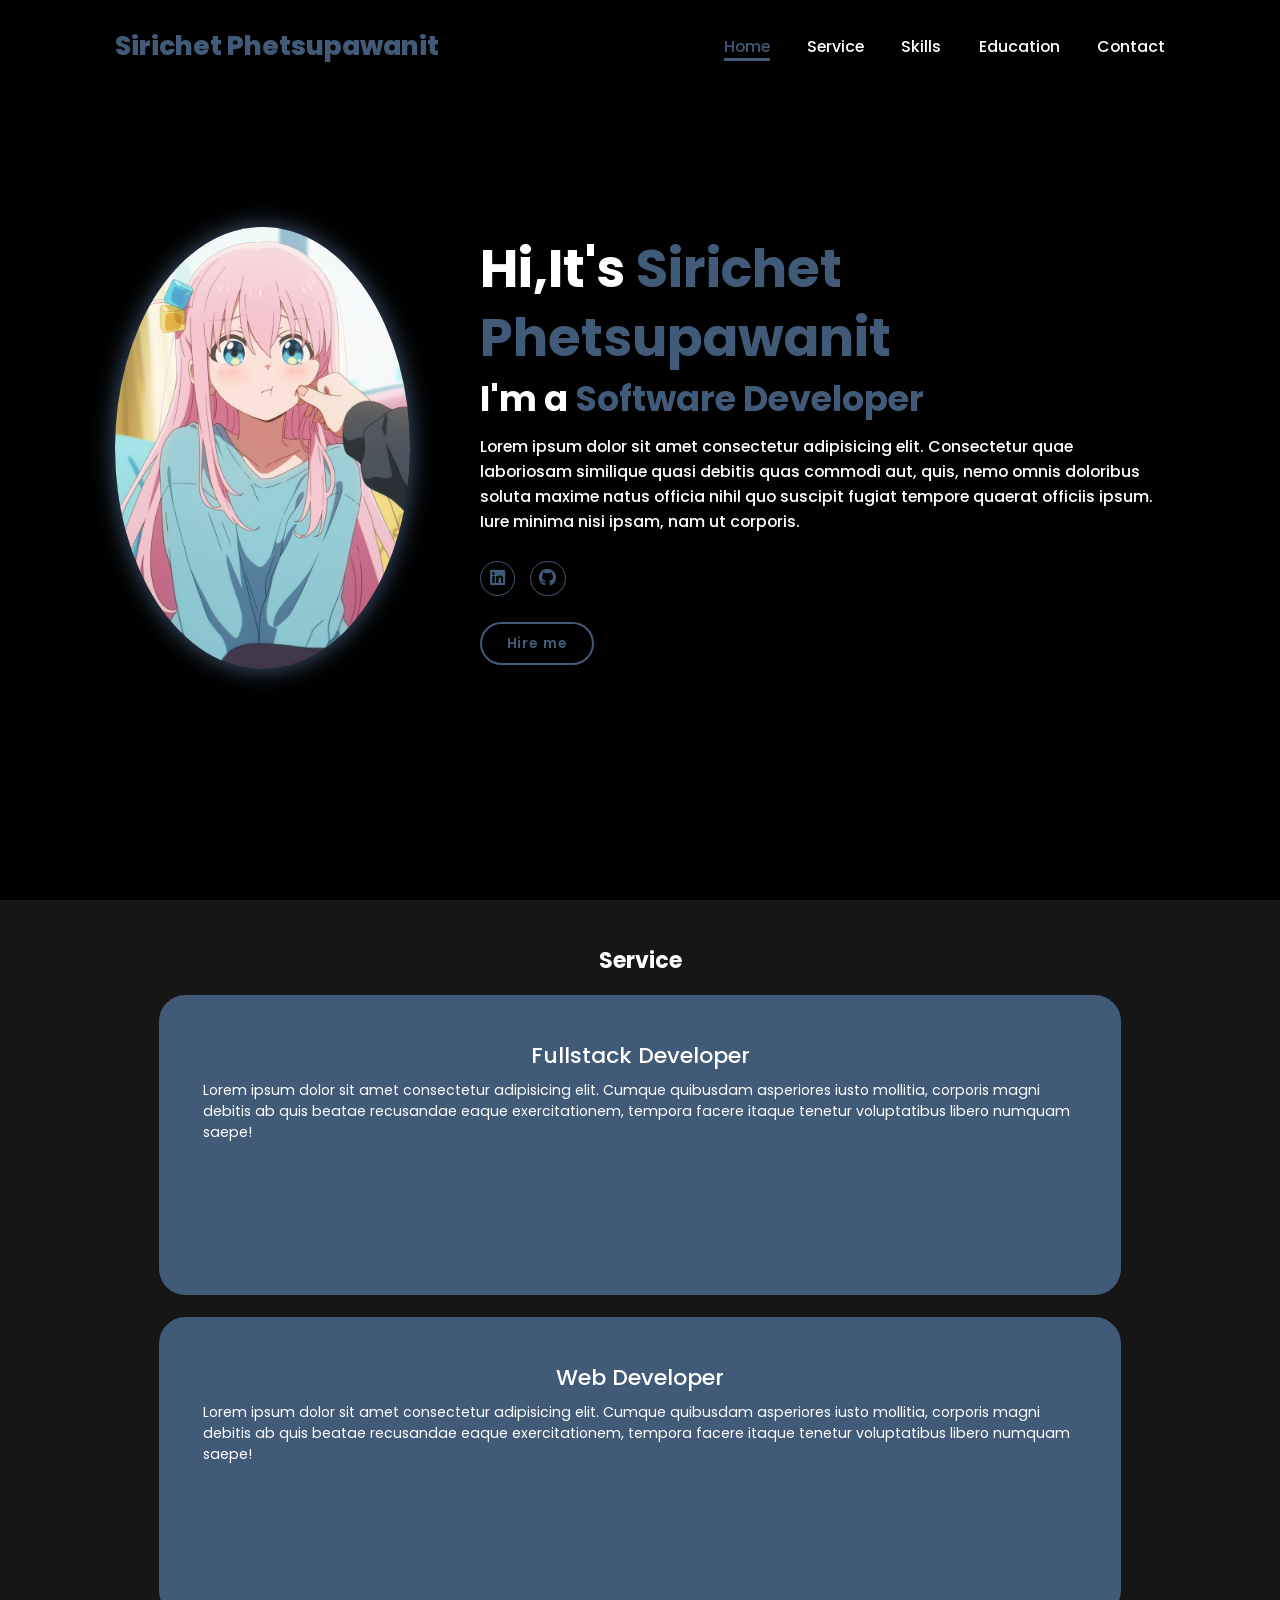
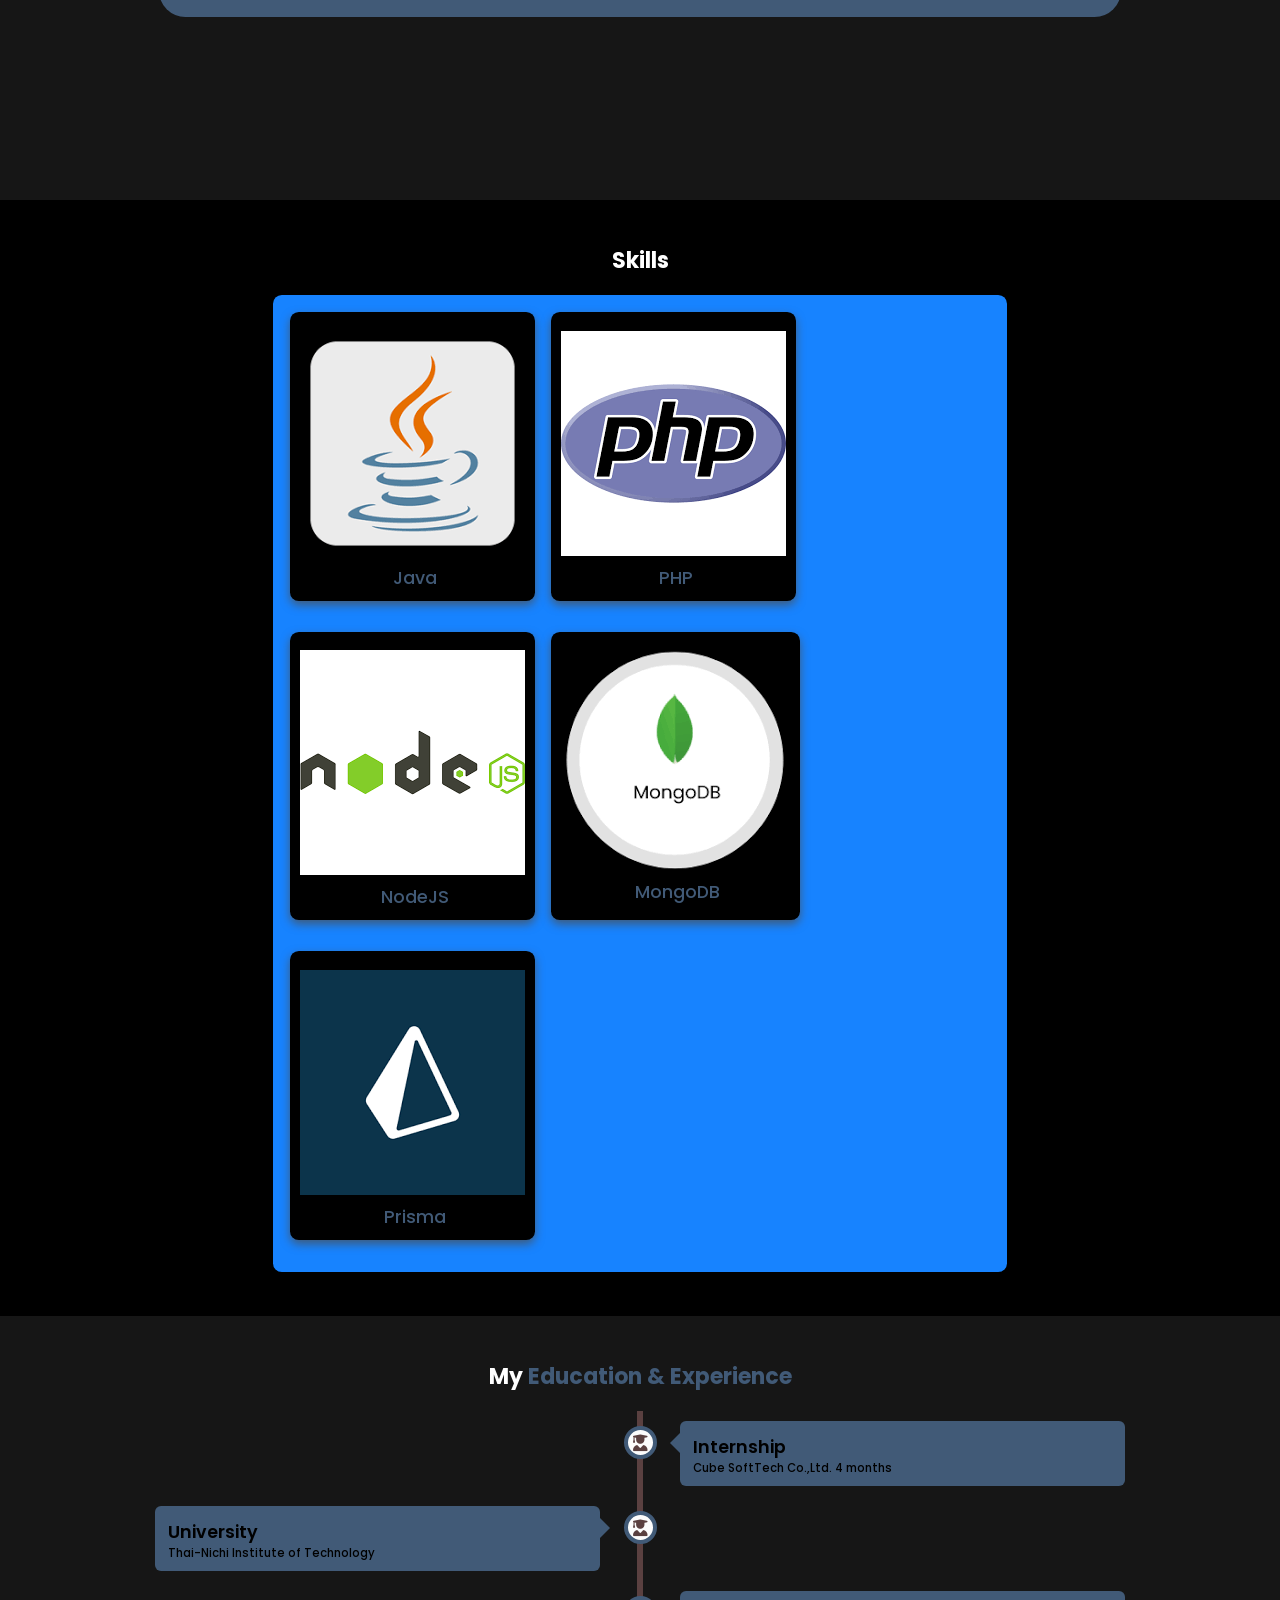
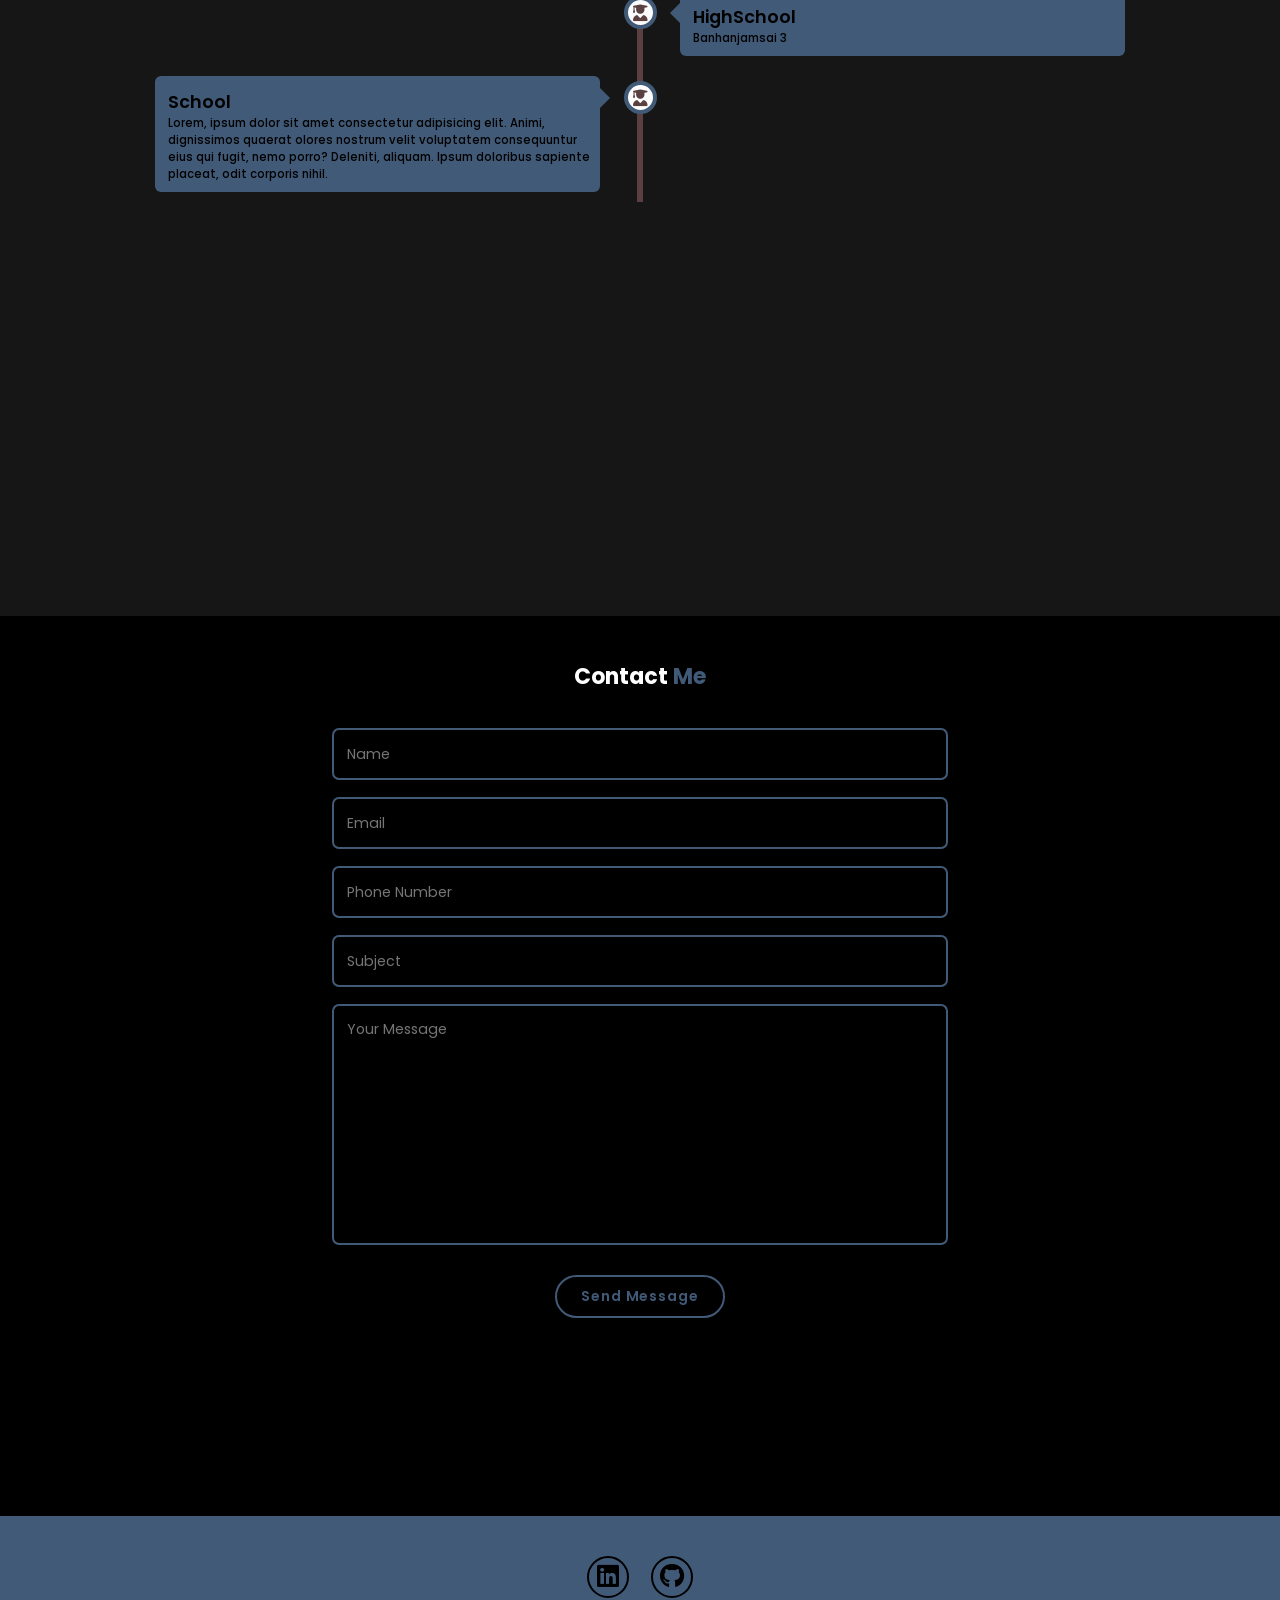
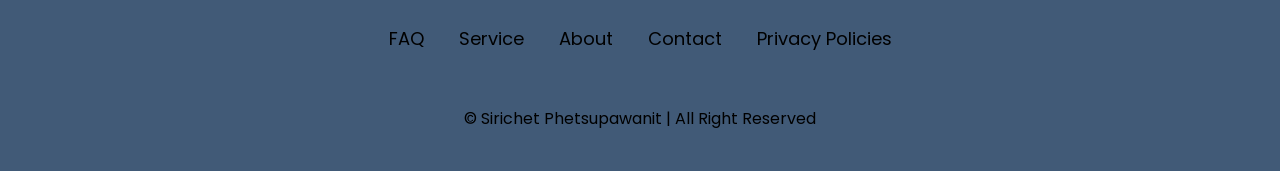
==== index.html @ 48b9dfac "Demo portfolio webpage" ====
<!DOCTYPE html>
<html lang="en">
<head>
    <meta charset="UTF-8">
    <meta name="viewport" content="width=device-width, initial-scale=1.0">
    <title>Responsive Portfolio | Sirichet</title>
    <link rel="stylesheet" href="/assets/css/style.css">
    <!-- Font awesome import-->
    <link rel="stylesheet" href="https://cdnjs.cloudflare.com/ajax/libs/font-awesome/6.7.2/css/all.min.css" 
    integrity="sha512-Evv84Mr4kqVGRNSgIGL/F/aIDqQb7xQ2vcrdIwxfjThSH8CSR7PBEakCr51Ck+w+/U6swU2Im1vVX0SVk9ABhg==" 
    crossorigin="anonymous" referrerpolicy="no-referrer" />
</head>
<body>
    <header class="header">
        <a href="#" class="logo">Sirichet Phetsupawanit</a>

        <i class="fa-solid fa-bars" id="menu-icon"></i>

        <nav class="navbar" id="navbar">
            <a href="#home" class="active">Home</a>
            <a href="#services">Service</a>
            <a href="#skills">Skills</a>
            <a href="#education">Education</a>
            <a href="#contact">Contact</a>
        </nav>
    </header>

    <section class="home" id="home">
        <div class="home-img">
            <img src="/assets/image/boc.jpg" alt="">
        </div>
        <div class="home-content">
            <h1>Hi,It's <span>Sirichet Phetsupawanit</span></h1>
            <h3 class="typing-text">I'm a <span></span></h3>
            <p>Lorem ipsum dolor sit amet consectetur adipisicing elit. Consectetur quae laboriosam similique quasi debitis quas commodi aut, quis, 
                nemo omnis doloribus soluta maxime natus officia nihil quo suscipit fugiat tempore quaerat officiis ipsum. 
                Iure minima nisi ipsam, nam ut corporis.</p>

                <div class="social-icon">
                    <a href="https://www.linkedin.com/in/sirichet-phetsupawanit-3b0b9a309/"><i class="fa-brands fa-linkedin"></i></a>
                    <a href="https://github.com/Sirichet-2300"><i class="fa-brands fa-github"></i></a>
                    <!-- <a href="#"><i class="fa-brands fa-x-twitter"></i></a>
                    <a href="#"><i class="fa-brands fa-instagram"></i></a> -->
                </div>
                
                <a href="#" class="btn">Hire me</a>
        </div>
    </section>
    
    <section class="services" id="services">
        <h2 class="heading">Service</h2>

        <div class="services-container">
            <div class="service-box">
                <div class="service-info">
                    <h4>Fullstack Developer</h4>
                    <p>Lorem ipsum dolor sit amet consectetur adipisicing elit. Cumque quibusdam asperiores iusto mollitia, 
                    corporis magni debitis ab quis beatae recusandae eaque exercitationem, 
                    tempora facere itaque tenetur voluptatibus libero numquam saepe!</p>
                </div>
            </div>
            <div class="service-box">
                <div class="service-info">
                    <h4>Web Developer</h4>
                    <p>Lorem ipsum dolor sit amet consectetur adipisicing elit. Cumque quibusdam asperiores iusto mollitia, 
                    corporis magni debitis ab quis beatae recusandae eaque exercitationem, 
                    tempora facere itaque tenetur voluptatibus libero numquam saepe!</p>
                </div>
            </div>
        </div>
    </section>

    <section class="skills" id="skills">
        <h2 class="heading">Skills</h2>
        <div class="container">
            <div class="row" id="skillsContainer">
                <div class="bar">
                    <div class="info">
                        <img src="/assets/image/java.png" />
                        <span>Java</span>
                    </div>
                </div>
                <div class="bar">
                    <div class="info">
                        <img src="/assets/image/php.png" />
                        <span>PHP</span>
                    </div>
                </div>
                <div class="bar">
                    <div class="info">
                        <img src="/assets/image/nodejs.png" />
                        <span>NodeJS</span>
                    </div>
                </div>
                <div class="bar">
                    <div class="info">
                        <img src="/assets/image/mongodb.png" />
                        <span>MongoDB</span>
                    </div>
                </div>
                <div class="bar">
                    <div class="info">
                        <img src="/assets/image/prisma.png" />
                        <span>Prisma</span>
                    </div>
                </div>
            </div>
        </div>
    </section>

    <section class="education" id="education">
        <h2 class="heading">My <span>Education & Experience</span></h2>
        <div class="timeline">
            <div class="container right">
                <div class="content">
                    <div class="tag">
                        <h2>Internship</h2>
                    </div>
                    <div class="decs">
                        <p>Cube SoftTech Co.,Ltd. 4 months </p>
                    </div>
                </div>
            </div>
            <div class="container left">
                <div class="content">
                    <div class="tag">
                        <h2>University</h2>
                    </div>
                    <div class="decs">
                        <p>Thai-Nichi Institute of Technology</p>
                    </div>
                </div>
            </div>
            <div class="container right">
                <div class="content">
                    <div class="tag">
                        <h2>HighSchool</h2>
                    </div>
                    <div class="decs">
                        <p>Banhanjamsai 3</p>
                    </div>
                </div>
            </div>
            <div class="container left">
                <div class="content">
                    <div class="tag">
                        <h2>School</h2>
                    </div>
                    <div class="decs">
                        <p>Lorem, ipsum dolor sit amet consectetur adipisicing elit. Animi, dignissimos quaerat 
                            olores nostrum velit voluptatem consequuntur eius qui fugit, nemo porro? Deleniti, 
                            aliquam. Ipsum doloribus sapiente placeat, odit corporis nihil.</p>
                    </div>
                </div>
            </div>
        </div>
    </section>

    <section class="contact" id="contact">
        <h2 class="heading">Contact <span>Me</span></h2>
        <form action="">
            <div class="input-box">
                <input type="text" name="name" placeholder="Name" required>
                <input type="email" placeholder="Email" required>
                <input type="Number" placeholder="Phone Number" required>
                <input type="text" placeholder="Subject">
            </div>
            <textarea name="" id="" cols="30" rows="10" placeholder="Your Message"></textarea>
            <input type="submit" value="Send Message" class="btn">
        </form>
    </section>

    <footer class="footer">
        <div class="social">
            <a href="https://www.linkedin.com/in/sirichet-phetsupawanit-3b0b9a309/"><i class="fa-brands fa-linkedin"></i></a>
            <a href="https://github.com/Sirichet-2300"><i class="fa-brands fa-github"></i></a>
            <!-- <a href="#"><i class="fa-brands fa-x-twitter"></i></a>
            <a href="#"><i class="fa-brands fa-instagram"></i></a> -->
        </div>
        <ul class="list">
            <li><a href="#">FAQ</a></li>
            <li><a href="#">Service</a></li>
            <li><a href="#">About</a></li>
            <li><a href="#">Contact</a></li>
            <li><a href="#">Privacy Policies</a></li>
        </ul>
        <p class="copyright">
            © Sirichet Phetsupawanit | All Right Reserved
        </p>
    </footer>
    <!---wow animation-->

    <script src="/assets/js/script.js"></script>
</body>
</html>
---- assets/css/style.css ----
@import url('https://fonts.googleapis.com/css2?family=Poppins:wght@100;200;300;400;500;600;700&display=swap');
*{
    margin: 0;
    padding: 0;
    box-sizing: border-box;
    text-decoration: none;
    border: none;
    outline: none;
    scroll-behavior: smooth;
    font-family: 'Poppins', sans-serif;
}

:root{
    --bg-color:black;
    --second-bg-color:#161616;
    --text-color:#fff;
    --main-color:#415a77;
}
html{
    font-size: 62.5%;
    overflow-x: hidden;
}
body{
    background: var(--bg-color);
    font-family: 'Poppins', sans-serif;
    color: var(--text-color);
}
html::-webkit-scrollbar{
    width: 0.8rem;
}
html::-webkit-scrollbar-track{
    background: var(--bg-color);
}
html::-webkit-scrollbar-thumb{
    background: var(--main-color);
}
.header{
    position: fixed;
    top: 0;
    left: 0;
    width: 100%;
    padding: 3rem 9%;
    background: rgba(0, 0,0, 0.7);
    filter: drop-shadow(10px);
    display: flex;
    justify-content: space-between;
    align-items: center;
    z-index: 100;
}

.heading {
    text-align: center;
    font-size: 2.5rem;
    margin-bottom: 2rem;
  }
  
.logo{
    font-size: 3rem;
    color: var(--main-color);
    font-weight: 800;
    cursor: pointer;
    transition: 0.5s ease;
}
.logo:hover{
    transform: scale(1.1);
}
.navbar a{
    font-size: 1.8rem;
    color: var(--text-color);
    margin-left: 4rem;
    font-weight: 500;
    transition: 0.3s ease;
    border-bottom: 3px solid transparent;
}
.navbar a:hover,
.navbar a.active{
    color: var(--main-color);
    border-bottom: 3px solid var(--main-color);
}
#menu-icon{
    font-size: 3.6rem;
    color: var(--main-color);
    display: none;
}
@media (max-width:995px){
    #menu-icon{
        display: block;
    }
    .navbar{
        position: absolute;
        top: 100%;
        right: 0;
        width: 40%;
        border-left: 3px solid var(--main-color);
        border-bottom: 3px solid var(--main-color);
        border-bottom-left-radius: 2rem;
        padding: 1rem 3%;
        background-color: var(--second-bg-color);
        border-top: 0.1rem solid rgba(0, 0,0, 0.1);
        display: none;
    }
    .navbar.show{
        display: block;
    }
    .navbar a{
        display: block;
        font-size: 2rem;
        margin: 3rem 0;
    }
    .navbar a:hover,
    .navbar a.active{
        padding: 1rem;
        border-radius: 0.5rem;
        border-bottom: 0.5rem solid var(--main-color);
    }
}

section{
    min-height: 100vh;
    padding: 5rem 9% 5rem;
}
.home{
    display: flex;
    justify-content: center;
    align-items: center;
    gap: 8rem;
    background: var(--bg-color);
}
.home .home-content h1{
    font-size: 6rem;
    font-weight: 700;
    line-height: 1.3;
}
span{
    color: var(--main-color);
}
.home-content h3{
    font-size: 4rem;
    margin-bottom: 1rem;
    font-weight: 700;
}
.home-img img{
    position: relative;
    width: 23vw;
    border-radius: 50%;
    box-shadow: 0 0 25px var(--main-color);
    cursor: pointer;
}
.home-img img:hover{
    transform: scale(1.01);
    filter: drop-shadow(0 0 25px var(--main-color));
}
.home-content p{
    font-size: 1.8rem;
    font-weight: 500;
}
.social-icon a{
    display: inline-flex;
    justify-content: center;
    align-items: center;
    width: 4rem;
    height: 4rem;
    background: transparent;
    border: 0.2rem solid var(--main-color);
    font-size: 2rem;
    border-radius: 50%;
    color: var(--main-color);
    margin: 3rem 1.5rem 3rem 0;
    transition: 0.3s ease;
}
.social-icon a:hover{
    color: black;
    transform: scale(1.3)translateY(-5px);
    background: var(--main-color);
    box-shadow: 0 0 25px var(--main-color);
}
.btn{
    display: inline-block;
    padding: 1rem 2.8rem;
    background: var(--bg-color);
    border-radius: 4rem;
    font-size: 1.6rem;
    color: var(--main-color);
    border: 2px solid var(--main-color);
    letter-spacing: 0.1rem;
    font-weight: 600;
    transition: 0.3s ease;
    cursor: pointer;
}
.btn:hover{
    transform: scale(1.03);
    background-color: var(--main-color);
    color: black;
    box-shadow: 0 0 25px var(--main-color);
}
.typing-text{
    font-size: 34px;
    font-weight: 600;
    min-width: 280px;
}
.typing-text span{
    position: relative;
}
.typing-text span::before{
    content: 'Software Developer';
    color: var(--main-color);
    animation: words 20s infinite;
}
.typing-text span::after{
    content: '';
    background: var(--bg-color);
    position: absolute;
    width: calc(100% + 8px);
    height: 100%;
    border-left: 3px solid var(--bg-color);
    right: -8;
    animation: cursor 0.6s infinite, typing 20s steps(14) infinite;
}
@keyframes cursor {
    to{
        border-left: 3px solid var(--main-color);
    }   
}
@keyframes words {
    0%, 20%{
        content:'Web Developer';
    }
    21%, 40%{
        content:'Fullstack Developer';
    }
}
@keyframes typing {
    10%,15%,
    30%,35%,
    50%,55%,
    70%,75%,
    90%,95%{
        width: 0;
    }
    5%,20%,
    25%,40%,
    45%,60%,
    65%,80%,85%{
        width: calc(100%+8px);
    }
}

@media (max-width:100px){
    .home{
        gap: 4rem;
    }
}
@media (max-width:995px) {
    .home{
        flex-direction: column;
        margin: 5rem 4rem;
    }
    .home .home-content h3{
        font-size: 2.5rem;
    }
    .home-content h1{
        font-size: 5rem;
    }
    .home-img img{
        width: 70vw;
        margin-top: 4rem;
    }
}

/* service section */

.services{
    background: var(--second-bg-color);
}
.services-container{
    display: grid;
    grid-template-columns: repeat(3,1fr);
    align-items: center;
    gap: 2.5rem;
}
.service-box{
    background-color: var(--main-color);
    height: 300px;
    border-radius: 3rem;
    cursor: pointer;
    transition: 0.3s ease;
}
.service-box:hover{
    background: transparent;
    color: var(--text-color);
    transform: scale(1.03);
    border: 1px solid var(--main-color);
}
.service-box .service-info{
    display: flex;
    flex-direction: column;
    text-align: left;
    max-height: 200px;
    justify-content: center;
    align-items: center;
    padding: 5em;
}
.service-info h4{
    font-size: 2.5rem;
    font-weight: 500;
    margin-bottom: 1rem;
}
.service-info p{
    font-size: 1.6rem;
    font-weight: 400;
    max-height: 100px;
    margin: auto;
}
@media (max-width:991px) {
    section{
        padding: 10rem 3% 2rem;
    }
    .services{
        padding-bottom: 7rem;
    }
}
@media (max-width:895px) {
    .services h2{
        margin-bottom: 3rem;
    }
    .services-container{
        grid-template-columns: repeat(1,1fr);
    }
}

/* skills section */

.skills{
    background: var(--bg-color);
}
.skills .container{
    background: #1783ff;
    color: var(--text-color);
    border-radius: 1rem;
    padding: 2rem;
    width: 70%;
    margin: auto;
    margin-top: 2rem;
}
.skills .container .row{
    display: flex;
    grid-template-columns: repeat(5,1fr);
    flex-wrap: wrap;
    gap: 1.8rem;
}
.skills .container .bar{
    margin-bottom: 15px;
    padding: 10px;
    border-radius: 1rem;
    background: var(--bg-color);
    box-shadow: 0 4px 10px var(--main-color);
    transition: 0.3s ease;
    cursor: pointer;
}
.skills .container .bar:hover{
    box-shadow: 0 4px 10px var(--main-color);
    transform: scale(1.03);
}
.skills .container .bar .info{
    display: flex;
    flex-direction: column;
    align-items: center;
    gap: 1rem;
    margin-top: 1rem;
}
.skills .container .bar .info span{
    font-size: 2rem;
    font-weight: 500;
    margin-left: 0.5rem;
    font-family: "Poppins";
}
@media screen and (max-width:600px){
    .skills .container{
        margin: 0;
        padding: 0;
    }
    .skills .container .row{
        grid-template-columns: repeat(2,1fr);
        margin: 1rem;
        padding: 2rem 0.2rem 2rem 0.2rem;
        gap: 1rem;
    }
    .skills .container{
        margin-top: 5px;
        width: 100%;
    }
}

/* edication section */

.education{
    background: var(--second-bg-color);
}
.education .timeline{
    position: relative;
    max-width: 1200px;
    margin: 0 auto;
}
.education .timeline::after{
    content: '';
    position: absolute;
    width: 6px;
    background: rgb(90, 64, 64);
    top: 0;
    bottom: 0;
    left: 50%;
    margin-left: -3px;
    z-index: -2px;
}
.education .container{
    padding: 10px 40px;
    position: relative;
    background-color: inherit;
    width: 50%;
}
.education .container::after{
    content: '\f501';
    position: absolute;
    width: 25px;
    height: 25px;
    line-height: 25px;
    right: -17px;
    background-color: rgb(252, 252, 252);
    border: 4px solid var(--main-color);
    top: 15px;
    border-radius: 50%;
    z-index: 100;
    font-size: 1.89rem;
    text-align: center;
    font-weight: 600;
    font-family: "Font Awesome\ 5 Free";
    color: rgb(90, 64, 64);
}
.education .left{
    left: 0;
}
.education .right{
    left: 50%;
}
.education .left::before{
    content: '';
    height: 0;
    position: absolute;
    top: 22px;
    width: 0;
    z-index: 1;
    right: 30px;
    border: medium solid var(--main-color);
    border-width: 10px 0 10px 10px;
    border-color: transparent transparent transparent var(--main-color);
}
.education .right::before{
    content: '';
    height: 0;
    position: absolute;
    top: 22px;
    width: 0;
    z-index: 1;
    left: 30px;
    border: medium solid var(--main-color);
    border-width: 10px 10px 10px 0;
    border-color: transparent var(--main-color) transparent transparent;
}
.education .right::after{
    left: -16px;
}
.education .content{
    background: var(--main-color);
    position: relative;
    border-radius: 6px;
}
.education .content .tag{
    font-size: 1.5rem;
    padding-top: 1.5rem;
    padding-left: 1.5rem;
}
.education .content .decs{
    margin-left: 1.5rem;
    padding-bottom: 1rem;
}
.education .content .tag h2{
    font-size: 2rem;
    font-weight: 600;
    color: black;
}
.education .content .decs p{
    font-size: 1.3rem;
    font-weight: 500;
    color: black;
}

@media screen and (max-width:600px){
    .education .timeline{
        margin-top: 2rem;
    }
    .education .timeline::after{
        left: 31px;
    }
    .education .container{
        width: 100%;
        padding-left: 8rem;
        padding-right: 2rem;
    }
    .education .container::after{
        font-size: 2.2rem;
    }
    .education .container::before{
        left: 61px;
        border: medium solid var(--main-color);
        border-width: 10px 10px 10px 0;
        border-color: transparent var(--main-color) transparent transparent;
    }
    .education .left::after{
        left: 15px;
    }
    .education .right::after{
        left: 15px;
    }
    .education .right{
        left: 0%;
    }
}

/* Contact section */
.contact h2{
    margin-bottom: 3rem;
    color: white;
}
.contact form{
    max-width: 70rem;
    margin: 1rem auto;
    margin-bottom: 3rem;
    text-align: center;
}
.contact form .input-box{
    display: flex;
    justify-content: center;
    flex-wrap: wrap;
}
.contact form .input-box input,
.contact form textarea{
    width: 100%;
    padding: 1.5rem;
    font-size: 1.6rem;
    color: var(--text-color);
    background: var(--bg-color);
    border-radius: 0.8rem;
    border: 2px solid var(--main-color);
    margin: 1rem 0;
    resize: none;
}
.contact form .btn{
    margin-top: 2rem;
}

/* Footer */

.footer{
    position: relative;
    bottom: 0;
    width: 100%;
    padding: 40px 0;
    background-color: var(--main-color);
}
.footer .social{
    text-align: center;
    padding-bottom: 25px;
    color: black;
}
.footer .social a {
    font-size: 25px;
    color: black;
    border: 2px solid black;
    width: 42px;
    height: 42px;
    display: inline-block;
    text-align: center;
    border-radius: 50%;
    margin: 0 10px;
    transition: 0.3s ease;
}
.footer .social a:hover{
    transform: scale(1.2)translateY(-5px);
    background: black;
    color: var(--main-color);
}
.footer ul{
    margin-top: 0;
    padding: 0;
    font-size: 18px;
    line-height: 1.8;
    margin-bottom: 0;
    text-align: center;
}
.footer ul li a{
    color: black;
    border-bottom: 3px solid transparent;
    transition: 0.3s ease;
}
.footer ul li a:hover{
    border-bottom: 3px solid black;
}
.footer ul li {
    display: inline-block;
    padding: 0 15px;
}
footer .copyright{
    margin-top: 50px;
    text-align: center;
    font-size: 16px;
    color: black;
}
@media (max-width:1285px) {
    html{
        font-size: 55%;
    }
    .services-container{
        padding-bottom: 7rem;
        grid-template-columns: repeat(1,1fr);
        margin: 0 5rem;
    }
}
@media (max-width:991px){
    .header{
        padding: 2rem 3%;
    }
    section{
        padding: 10rem 3% 2rem;
    }
    .services{
        padding-bottom: 7rem;
    }
    .footer{
        padding: 2rem 3%;
    }
}
@media (max-width:895px){
    .services h2{
        margin-bottom: 3rem;
    }
    .services-container{
        grid-template-columns: repeat(1,1fr);
    }
}
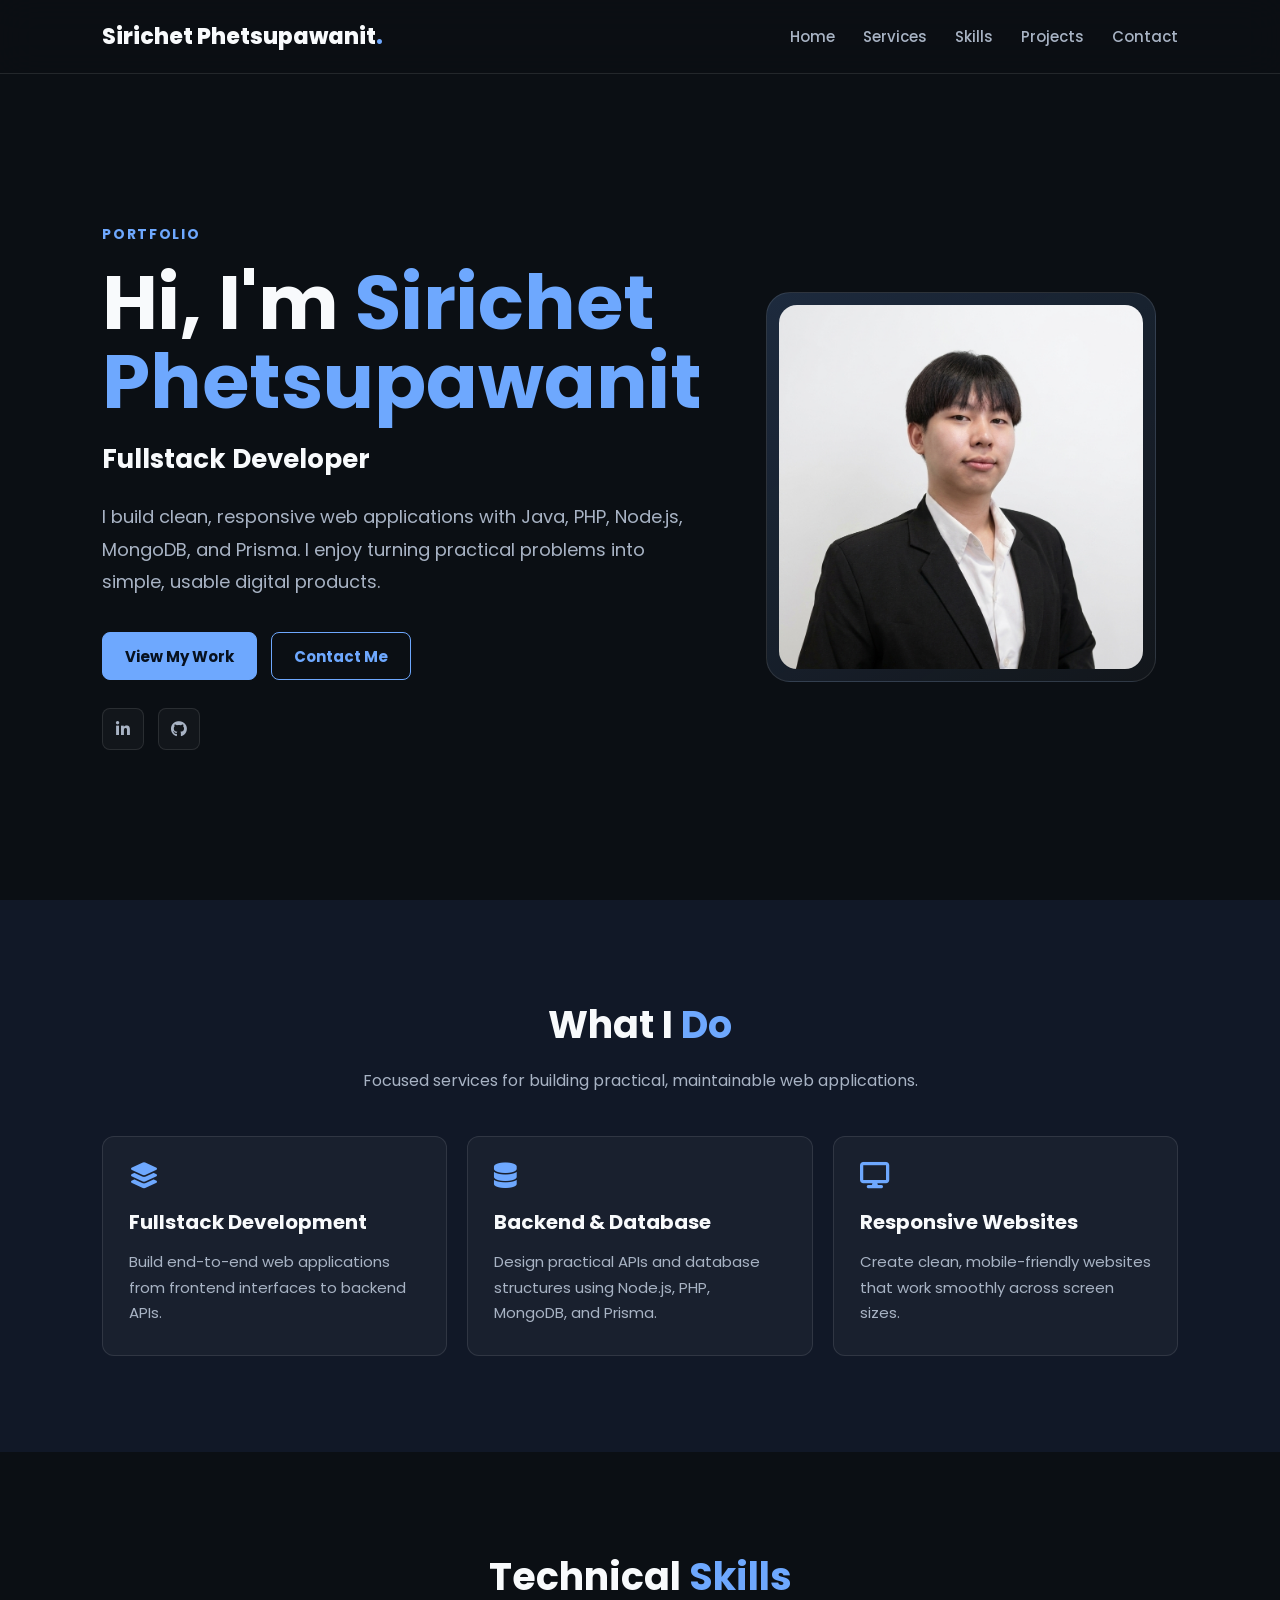
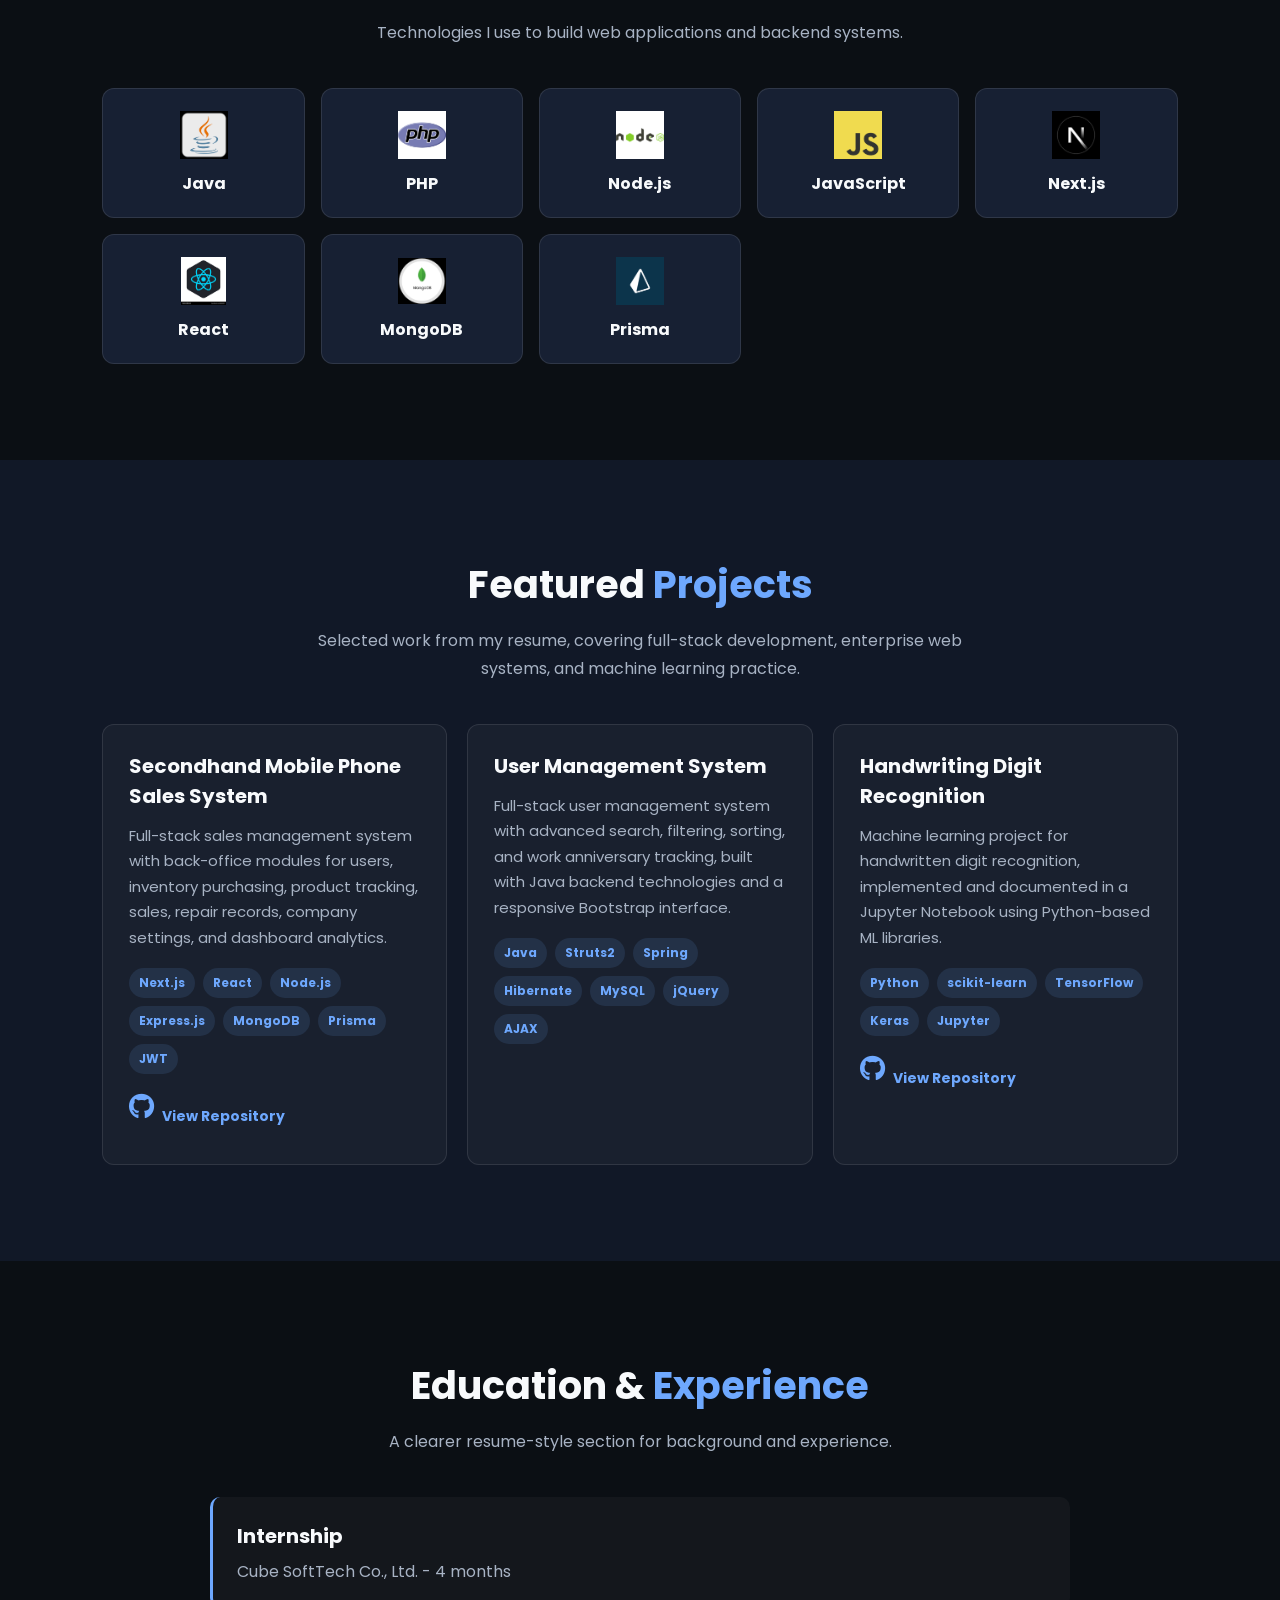
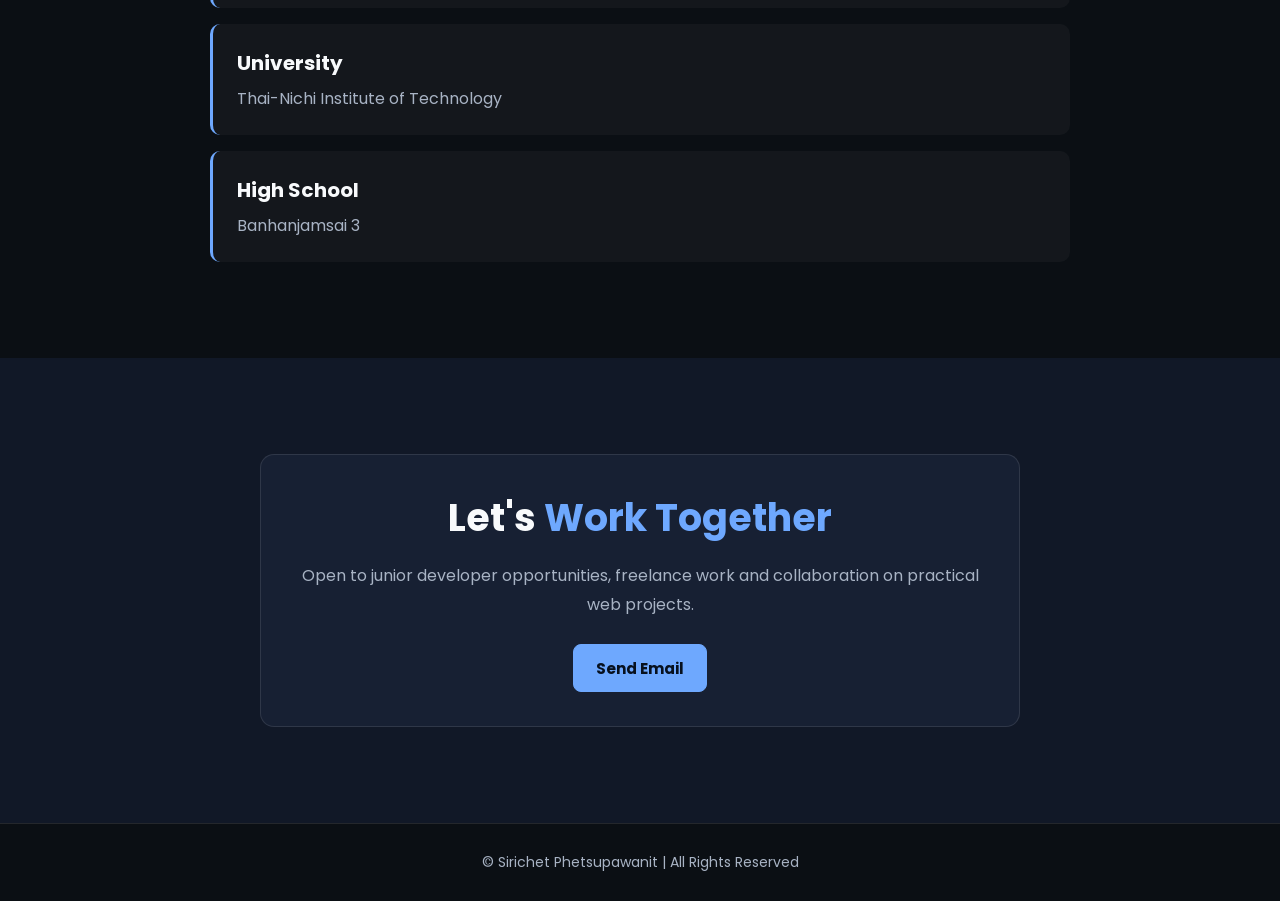
==== commit 7b22de43: "update profile" ====
--- a/index.html
+++ b/index.html
@@ -3,193 +3,168 @@
 <head>
     <meta charset="UTF-8">
     <meta name="viewport" content="width=device-width, initial-scale=1.0">
-    <title>Responsive Portfolio | Sirichet</title>
-    <link rel="stylesheet" href="/assets/css/style.css">
-    <!-- Font awesome import-->
-    <link rel="stylesheet" href="https://cdnjs.cloudflare.com/ajax/libs/font-awesome/6.7.2/css/all.min.css" 
-    integrity="sha512-Evv84Mr4kqVGRNSgIGL/F/aIDqQb7xQ2vcrdIwxfjThSH8CSR7PBEakCr51Ck+w+/U6swU2Im1vVX0SVk9ABhg==" 
-    crossorigin="anonymous" referrerpolicy="no-referrer" />
+    <title>Portfolio | Sirichet Phetsupawanit</title>
+    <link rel="stylesheet" href="https://cdnjs.cloudflare.com/ajax/libs/font-awesome/6.7.2/css/all.min.css">
+    <link rel="stylesheet" href="assets/css/style.css">
 </head>
 <body>
     <header class="header">
-        <a href="#" class="logo">Sirichet Phetsupawanit</a>
-
-        <i class="fa-solid fa-bars" id="menu-icon"></i>
-
-        <nav class="navbar" id="navbar">
-            <a href="#home" class="active">Home</a>
-            <a href="#services">Service</a>
+        <a href="#home" class="logo">Sirichet Phetsupawanit<span>.</span></a>
+        <nav class="navbar">
+            <a href="#home">Home</a>
+            <a href="#services">Services</a>
             <a href="#skills">Skills</a>
-            <a href="#education">Education</a>
+            <a href="#projects">Projects</a>
             <a href="#contact">Contact</a>
         </nav>
     </header>
 
-    <section class="home" id="home">
-        <div class="home-img">
-            <img src="/assets/image/boc.jpg" alt="">
-        </div>
-        <div class="home-content">
-            <h1>Hi,It's <span>Sirichet Phetsupawanit</span></h1>
-            <h3 class="typing-text">I'm a <span></span></h3>
-            <p>Lorem ipsum dolor sit amet consectetur adipisicing elit. Consectetur quae laboriosam similique quasi debitis quas commodi aut, quis, 
-                nemo omnis doloribus soluta maxime natus officia nihil quo suscipit fugiat tempore quaerat officiis ipsum. 
-                Iure minima nisi ipsam, nam ut corporis.</p>
-
-                <div class="social-icon">
-                    <a href="https://www.linkedin.com/in/sirichet-phetsupawanit-3b0b9a309/"><i class="fa-brands fa-linkedin"></i></a>
-                    <a href="https://github.com/Sirichet-2300"><i class="fa-brands fa-github"></i></a>
-                    <!-- <a href="#"><i class="fa-brands fa-x-twitter"></i></a>
-                    <a href="#"><i class="fa-brands fa-instagram"></i></a> -->
+    <main>
+        <section class="hero" id="home">
+            <div>
+                <p class="eyebrow">Portfolio</p>
+                <h1>Hi, I'm <span>Sirichet Phetsupawanit</span></h1>
+                <p class="role">Fullstack Developer</p>
+                <p class="hero-copy">
+                    I build clean, responsive web applications with Java, PHP, Node.js,
+                    MongoDB, and Prisma. I enjoy turning practical problems into simple,
+                    usable digital products.
+                </p>
+                <div class="actions">
+                    <a href="#projects" class="btn">View My Work</a>
+                    <a href="#contact" class="btn secondary">Contact Me</a>
                 </div>
-                
-                <a href="#" class="btn">Hire me</a>
-        </div>
-    </section>
-    
-    <section class="services" id="services">
-        <h2 class="heading">Service</h2>
-
-        <div class="services-container">
-            <div class="service-box">
-                <div class="service-info">
-                    <h4>Fullstack Developer</h4>
-                    <p>Lorem ipsum dolor sit amet consectetur adipisicing elit. Cumque quibusdam asperiores iusto mollitia, 
-                    corporis magni debitis ab quis beatae recusandae eaque exercitationem, 
-                    tempora facere itaque tenetur voluptatibus libero numquam saepe!</p>
+                <div class="social">
+                    <a href="https://www.linkedin.com/in/sirichet-phetsupawanit-3b0b9a309/" aria-label="LinkedIn">
+                        <i class="fa-brands fa-linkedin-in"></i>
+                    </a>
+                    <a href="https://github.com/Sirichet-2300" aria-label="GitHub">
+                        <i class="fa-brands fa-github"></i>
+                    </a>
                 </div>
             </div>
-            <div class="service-box">
-                <div class="service-info">
-                    <h4>Web Developer</h4>
-                    <p>Lorem ipsum dolor sit amet consectetur adipisicing elit. Cumque quibusdam asperiores iusto mollitia, 
-                    corporis magni debitis ab quis beatae recusandae eaque exercitationem, 
-                    tempora facere itaque tenetur voluptatibus libero numquam saepe!</p>
+            <div class="portrait-wrap">
+                <img src="assets/image/profile.jpg" alt="Sirichet Phetsupawanit">
+            </div>
+        </section>
+
+        <section class="section-alt" id="services">
+            <h2 class="heading">What I <span>Do</span></h2>
+            <p class="section-intro">Focused services for building practical, maintainable web applications.</p>
+            <div class="grid">
+                <article class="card">
+                    <i class="fa-solid fa-layer-group"></i>
+                    <h3>Fullstack Development</h3>
+                    <p>Build end-to-end web applications from frontend interfaces to backend APIs.</p>
+                </article>
+                <article class="card">
+                    <i class="fa-solid fa-database"></i>
+                    <h3>Backend & Database</h3>
+                    <p>Design practical APIs and database structures using Node.js, PHP, MongoDB, and Prisma.</p>
+                </article>
+                <article class="card">
+                    <i class="fa-solid fa-display"></i>
+                    <h3>Responsive Websites</h3>
+                    <p>Create clean, mobile-friendly websites that work smoothly across screen sizes.</p>
+                </article>
+            </div>
+        </section>
+
+        <section id="skills">
+            <h2 class="heading">Technical <span>Skills</span></h2>
+            <p class="section-intro">Technologies I use to build web applications and backend systems.</p>
+            <div class="skills-grid">
+                <div class="skill"><img src="assets/image/java.png" alt="Java">Java</div>
+                <div class="skill"><img src="assets/image/php.png" alt="PHP">PHP</div>
+                <div class="skill"><img src="assets/image/nodejs.png" alt="Node.js">Node.js</div>
+                <div class="skill"><img src="assets/image/js.png" alt="JavaScript">JavaScript</div>
+                <div class="skill"><img src="assets/image/nextjs.jpg" alt="Next.js">Next.js</div>
+                <div class="skill"><img src="assets/image/react.png" alt="React">React</div>
+                <div class="skill"><img src="assets/image/mongodb.png" alt="MongoDB">MongoDB</div>
+                <div class="skill"><img src="assets/image/prisma.png" alt="Prisma">Prisma</div>
+                
+            </div>
+        </section>
+
+        <section class="section-alt" id="projects">
+            <h2 class="heading">Featured <span>Projects</span></h2>
+            <p class="section-intro">Selected work from my resume, covering full-stack development, enterprise web systems, and machine learning practice.</p>
+            <div class="grid">
+                <article class="card">
+                    <h3>Secondhand Mobile Phone Sales System</h3>
+                    <p>
+                        Full-stack sales management system with back-office modules for users,
+                        inventory purchasing, product tracking, sales, repair records, company
+                        settings, and dashboard analytics.
+                    </p>
+                    <div class="project-tags">
+                        <span>Next.js</span><span>React</span><span>Node.js</span><span>Express.js</span><span>MongoDB</span><span>Prisma</span><span>JWT</span>
+                    </div>
+                    <a class="project-link" href="https://github.com/Sirichet-2300/Secondhand-mobile-phone-sales-system">
+                        <i class="fa-brands fa-github"></i>   
+                        View Repository
+                    </a>
+                </article>
+                <article class="card">
+                    <h3>User Management System</h3>
+                    <p>
+                        Full-stack user management system with advanced search, filtering,
+                        sorting, and work anniversary tracking, built with Java backend
+                        technologies and a responsive Bootstrap interface.
+                    </p>
+                    <div class="project-tags">
+                        <span>Java</span><span>Struts2</span><span>Spring</span><span>Hibernate</span><span>MySQL</span><span>jQuery</span><span>AJAX</span>
+                    </div>
+                </article>
+                <article class="card">
+                    <h3>Handwriting Digit Recognition</h3>
+                    <p>
+                        Machine learning project for handwritten digit recognition, implemented
+                        and documented in a Jupyter Notebook using Python-based ML libraries.
+                    </p>
+                    <div class="project-tags">
+                        <span>Python</span><span>scikit-learn</span><span>TensorFlow</span><span>Keras</span><span>Jupyter</span>
+                    </div>
+                    <a class="project-link" href="https://github.com/Sirichet-2300/ML-learning">
+                        <i class="fa-brands fa-github"></i>
+                        View Repository
+                    </a>
+                </article>
+            </div>
+        </section>
+
+        <section id="experience">
+            <h2 class="heading">Education & <span>Experience</span></h2>
+            <p class="section-intro">A clearer resume-style section for background and experience.</p>
+            <div class="timeline">
+                <div class="timeline-item">
+                    <h3>Internship</h3>
+                    <p>Cube SoftTech Co., Ltd. - 4 months</p>
+                </div>
+                <div class="timeline-item">
+                    <h3>University</h3>
+                    <p>Thai-Nichi Institute of Technology</p>
+                </div>
+                <div class="timeline-item">
+                    <h3>High School</h3>
+                    <p>Banhanjamsai 3</p>
                 </div>
             </div>
-        </div>
-    </section>
+        </section>
 
-    <section class="skills" id="skills">
-        <h2 class="heading">Skills</h2>
-        <div class="container">
-            <div class="row" id="skillsContainer">
-                <div class="bar">
-                    <div class="info">
-                        <img src="/assets/image/java.png" />
-                        <span>Java</span>
-                    </div>
-                </div>
-                <div class="bar">
-                    <div class="info">
-                        <img src="/assets/image/php.png" />
-                        <span>PHP</span>
-                    </div>
-                </div>
-                <div class="bar">
-                    <div class="info">
-                        <img src="/assets/image/nodejs.png" />
-                        <span>NodeJS</span>
-                    </div>
-                </div>
-                <div class="bar">
-                    <div class="info">
-                        <img src="/assets/image/mongodb.png" />
-                        <span>MongoDB</span>
-                    </div>
-                </div>
-                <div class="bar">
-                    <div class="info">
-                        <img src="/assets/image/prisma.png" />
-                        <span>Prisma</span>
-                    </div>
-                </div>
+        <section class="section-alt" id="contact">
+            <div class="contact-box">
+                <h2 class="heading">Let's <span>Work Together</span></h2>
+                <p>
+                    Open to junior developer opportunities, freelance work and collaboration on practical web projects.
+                </p>
+                <a href="mailto:sirichet.ph@gmail.com" class="btn">Send Email</a>
             </div>
-        </div>
-    </section>
-
-    <section class="education" id="education">
-        <h2 class="heading">My <span>Education & Experience</span></h2>
-        <div class="timeline">
-            <div class="container right">
-                <div class="content">
-                    <div class="tag">
-                        <h2>Internship</h2>
-                    </div>
-                    <div class="decs">
-                        <p>Cube SoftTech Co.,Ltd. 4 months </p>
-                    </div>
-                </div>
-            </div>
-            <div class="container left">
-                <div class="content">
-                    <div class="tag">
-                        <h2>University</h2>
-                    </div>
-                    <div class="decs">
-                        <p>Thai-Nichi Institute of Technology</p>
-                    </div>
-                </div>
-            </div>
-            <div class="container right">
-                <div class="content">
-                    <div class="tag">
-                        <h2>HighSchool</h2>
-                    </div>
-                    <div class="decs">
-                        <p>Banhanjamsai 3</p>
-                    </div>
-                </div>
-            </div>
-            <div class="container left">
-                <div class="content">
-                    <div class="tag">
-                        <h2>School</h2>
-                    </div>
-                    <div class="decs">
-                        <p>Lorem, ipsum dolor sit amet consectetur adipisicing elit. Animi, dignissimos quaerat 
-                            olores nostrum velit voluptatem consequuntur eius qui fugit, nemo porro? Deleniti, 
-                            aliquam. Ipsum doloribus sapiente placeat, odit corporis nihil.</p>
-                    </div>
-                </div>
-            </div>
-        </div>
-    </section>
-
-    <section class="contact" id="contact">
-        <h2 class="heading">Contact <span>Me</span></h2>
-        <form action="">
-            <div class="input-box">
-                <input type="text" name="name" placeholder="Name" required>
-                <input type="email" placeholder="Email" required>
-                <input type="Number" placeholder="Phone Number" required>
-                <input type="text" placeholder="Subject">
-            </div>
-            <textarea name="" id="" cols="30" rows="10" placeholder="Your Message"></textarea>
-            <input type="submit" value="Send Message" class="btn">
-        </form>
-    </section>
+        </section>
+    </main>
 
     <footer class="footer">
-        <div class="social">
-            <a href="https://www.linkedin.com/in/sirichet-phetsupawanit-3b0b9a309/"><i class="fa-brands fa-linkedin"></i></a>
-            <a href="https://github.com/Sirichet-2300"><i class="fa-brands fa-github"></i></a>
-            <!-- <a href="#"><i class="fa-brands fa-x-twitter"></i></a>
-            <a href="#"><i class="fa-brands fa-instagram"></i></a> -->
-        </div>
-        <ul class="list">
-            <li><a href="#">FAQ</a></li>
-            <li><a href="#">Service</a></li>
-            <li><a href="#">About</a></li>
-            <li><a href="#">Contact</a></li>
-            <li><a href="#">Privacy Policies</a></li>
-        </ul>
-        <p class="copyright">
-            © Sirichet Phetsupawanit | All Right Reserved
-        </p>
+        <p>&copy; Sirichet Phetsupawanit | All Rights Reserved</p>
     </footer>
-    <!---wow animation-->
-
-    <script src="/assets/js/script.js"></script>
 </body>
-</html>+</html>
--- a/assets/css/style.css
+++ b/assets/css/style.css
@@ -1,649 +1,401 @@
-@import url('https://fonts.googleapis.com/css2?family=Poppins:wght@100;200;300;400;500;600;700&display=swap');
-*{
+@import url('https://fonts.googleapis.com/css2?family=Poppins:wght@300;400;500;600;700;800&display=swap');
+
+:root {
+    --bg: #0b0f14;
+    --surface: #111827;
+    --surface-2: #172033;
+    --text: #f8fafc;
+    --muted: #a8b3c4;
+    --accent: #6ea8fe;
+    --line: rgba(255, 255, 255, 0.1);
+}
+
+* {
+    box-sizing: border-box;
     margin: 0;
     padding: 0;
-    box-sizing: border-box;
+}
+
+body {
+    min-height: 100vh;
+    background: var(--bg);
+    color: var(--text);
+    font-family: "Poppins", sans-serif;
+}
+
+a {
+    color: inherit;
     text-decoration: none;
-    border: none;
-    outline: none;
-    scroll-behavior: smooth;
-    font-family: 'Poppins', sans-serif;
-}
-
-:root{
-    --bg-color:black;
-    --second-bg-color:#161616;
-    --text-color:#fff;
-    --main-color:#415a77;
-}
-html{
-    font-size: 62.5%;
-    overflow-x: hidden;
-}
-body{
-    background: var(--bg-color);
-    font-family: 'Poppins', sans-serif;
-    color: var(--text-color);
-}
-html::-webkit-scrollbar{
-    width: 0.8rem;
-}
-html::-webkit-scrollbar-track{
-    background: var(--bg-color);
-}
-html::-webkit-scrollbar-thumb{
-    background: var(--main-color);
-}
-.header{
-    position: fixed;
+}
+
+.header {
+    position: sticky;
     top: 0;
-    left: 0;
-    width: 100%;
-    padding: 3rem 9%;
-    background: rgba(0, 0,0, 0.7);
-    filter: drop-shadow(10px);
+    z-index: 20;
     display: flex;
+    align-items: center;
     justify-content: space-between;
-    align-items: center;
-    z-index: 100;
-}
-
-.heading {
-    text-align: center;
-    font-size: 2.5rem;
-    margin-bottom: 2rem;
-  }
-  
-.logo{
-    font-size: 3rem;
-    color: var(--main-color);
+    padding: 20px 8%;
+    background: rgba(11, 15, 20, 0.82);
+    border-bottom: 1px solid var(--line);
+    backdrop-filter: blur(18px);
+}
+
+.logo {
+    color: var(--text);
+    font-size: 22px;
     font-weight: 800;
-    cursor: pointer;
-    transition: 0.5s ease;
-}
-.logo:hover{
-    transform: scale(1.1);
-}
-.navbar a{
-    font-size: 1.8rem;
-    color: var(--text-color);
-    margin-left: 4rem;
+}
+
+.logo span {
+    color: var(--accent);
+}
+
+.navbar {
+    display: flex;
+    gap: 28px;
+    color: var(--muted);
+    font-size: 15px;
     font-weight: 500;
-    transition: 0.3s ease;
-    border-bottom: 3px solid transparent;
-}
-.navbar a:hover,
-.navbar a.active{
-    color: var(--main-color);
-    border-bottom: 3px solid var(--main-color);
-}
-#menu-icon{
-    font-size: 3.6rem;
-    color: var(--main-color);
-    display: none;
-}
-@media (max-width:995px){
-    #menu-icon{
-        display: block;
-    }
-    .navbar{
-        position: absolute;
-        top: 100%;
-        right: 0;
-        width: 40%;
-        border-left: 3px solid var(--main-color);
-        border-bottom: 3px solid var(--main-color);
-        border-bottom-left-radius: 2rem;
-        padding: 1rem 3%;
-        background-color: var(--second-bg-color);
-        border-top: 0.1rem solid rgba(0, 0,0, 0.1);
-        display: none;
-    }
-    .navbar.show{
-        display: block;
-    }
-    .navbar a{
-        display: block;
-        font-size: 2rem;
-        margin: 3rem 0;
-    }
-    .navbar a:hover,
-    .navbar a.active{
-        padding: 1rem;
-        border-radius: 0.5rem;
-        border-bottom: 0.5rem solid var(--main-color);
-    }
-}
-
-section{
-    min-height: 100vh;
-    padding: 5rem 9% 5rem;
-}
-.home{
+}
+
+.navbar a:hover {
+    color: var(--accent);
+}
+
+section {
+    padding: 96px 8%;
+}
+
+.hero {
+    display: grid;
+    grid-template-columns: 1.1fr 0.9fr;
+    align-items: center;
+    gap: 64px;
+    min-height: calc(100vh - 74px);
+}
+
+.eyebrow {
+    color: var(--accent);
+    font-size: 14px;
+    font-weight: 700;
+    letter-spacing: 0.12em;
+    margin-bottom: 18px;
+    text-transform: uppercase;
+}
+
+.hero h1 {
+    max-width: 780px;
+    font-size: clamp(42px, 6vw, 76px);
+    line-height: 1.05;
+    letter-spacing: 0;
+}
+
+.hero h1 span,
+.heading span {
+    color: var(--accent);
+}
+
+.role {
+    margin-top: 18px;
+    color: var(--text);
+    font-size: 26px;
+    font-weight: 700;
+}
+
+.hero-copy {
+    max-width: 680px;
+    margin-top: 22px;
+    color: var(--muted);
+    font-size: 18px;
+    line-height: 1.8;
+}
+
+.actions,
+.social {
     display: flex;
+    align-items: center;
+    flex-wrap: wrap;
+    gap: 14px;
+}
+
+.actions {
+    margin-top: 34px;
+}
+
+.btn {
+    display: inline-flex;
+    align-items: center;
     justify-content: center;
-    align-items: center;
-    gap: 8rem;
-    background: var(--bg-color);
-}
-.home .home-content h1{
-    font-size: 6rem;
-    font-weight: 700;
-    line-height: 1.3;
-}
-span{
-    color: var(--main-color);
-}
-.home-content h3{
-    font-size: 4rem;
-    margin-bottom: 1rem;
-    font-weight: 700;
-}
-.home-img img{
-    position: relative;
-    width: 23vw;
-    border-radius: 50%;
-    box-shadow: 0 0 25px var(--main-color);
-    cursor: pointer;
-}
-.home-img img:hover{
-    transform: scale(1.01);
-    filter: drop-shadow(0 0 25px var(--main-color));
-}
-.home-content p{
-    font-size: 1.8rem;
-    font-weight: 500;
-}
-.social-icon a{
+    min-height: 48px;
+    padding: 0 22px;
+    border: 1px solid var(--accent);
+    border-radius: 8px;
+    background: var(--accent);
+    color: #07111f;
+    font-size: 15px;
+    font-weight: 700;
+    transition: 0.2s ease;
+}
+
+.btn:hover {
+    transform: translateY(-2px);
+}
+
+.btn.secondary {
+    background: transparent;
+    color: var(--accent);
+}
+
+.social {
+    margin-top: 28px;
+}
+
+.social a {
     display: inline-flex;
+    align-items: center;
     justify-content: center;
-    align-items: center;
-    width: 4rem;
-    height: 4rem;
-    background: transparent;
-    border: 0.2rem solid var(--main-color);
-    font-size: 2rem;
-    border-radius: 50%;
-    color: var(--main-color);
-    margin: 3rem 1.5rem 3rem 0;
-    transition: 0.3s ease;
-}
-.social-icon a:hover{
-    color: black;
-    transform: scale(1.3)translateY(-5px);
-    background: var(--main-color);
-    box-shadow: 0 0 25px var(--main-color);
-}
-.btn{
-    display: inline-block;
-    padding: 1rem 2.8rem;
-    background: var(--bg-color);
-    border-radius: 4rem;
-    font-size: 1.6rem;
-    color: var(--main-color);
-    border: 2px solid var(--main-color);
-    letter-spacing: 0.1rem;
-    font-weight: 600;
-    transition: 0.3s ease;
-    cursor: pointer;
-}
-.btn:hover{
-    transform: scale(1.03);
-    background-color: var(--main-color);
-    color: black;
-    box-shadow: 0 0 25px var(--main-color);
-}
-.typing-text{
-    font-size: 34px;
-    font-weight: 600;
-    min-width: 280px;
-}
-.typing-text span{
-    position: relative;
-}
-.typing-text span::before{
-    content: 'Software Developer';
-    color: var(--main-color);
-    animation: words 20s infinite;
-}
-.typing-text span::after{
-    content: '';
-    background: var(--bg-color);
-    position: absolute;
-    width: calc(100% + 8px);
-    height: 100%;
-    border-left: 3px solid var(--bg-color);
-    right: -8;
-    animation: cursor 0.6s infinite, typing 20s steps(14) infinite;
-}
-@keyframes cursor {
-    to{
-        border-left: 3px solid var(--main-color);
-    }   
-}
-@keyframes words {
-    0%, 20%{
-        content:'Web Developer';
-    }
-    21%, 40%{
-        content:'Fullstack Developer';
-    }
-}
-@keyframes typing {
-    10%,15%,
-    30%,35%,
-    50%,55%,
-    70%,75%,
-    90%,95%{
-        width: 0;
-    }
-    5%,20%,
-    25%,40%,
-    45%,60%,
-    65%,80%,85%{
-        width: calc(100%+8px);
-    }
-}
-
-@media (max-width:100px){
-    .home{
-        gap: 4rem;
-    }
-}
-@media (max-width:995px) {
-    .home{
-        flex-direction: column;
-        margin: 5rem 4rem;
-    }
-    .home .home-content h3{
-        font-size: 2.5rem;
-    }
-    .home-content h1{
-        font-size: 5rem;
-    }
-    .home-img img{
-        width: 70vw;
-        margin-top: 4rem;
-    }
-}
-
-/* service section */
-
-.services{
-    background: var(--second-bg-color);
-}
-.services-container{
-    display: grid;
-    grid-template-columns: repeat(3,1fr);
-    align-items: center;
-    gap: 2.5rem;
-}
-.service-box{
-    background-color: var(--main-color);
-    height: 300px;
-    border-radius: 3rem;
-    cursor: pointer;
-    transition: 0.3s ease;
-}
-.service-box:hover{
-    background: transparent;
-    color: var(--text-color);
-    transform: scale(1.03);
-    border: 1px solid var(--main-color);
-}
-.service-box .service-info{
-    display: flex;
-    flex-direction: column;
-    text-align: left;
-    max-height: 200px;
-    justify-content: center;
-    align-items: center;
-    padding: 5em;
-}
-.service-info h4{
-    font-size: 2.5rem;
-    font-weight: 500;
-    margin-bottom: 1rem;
-}
-.service-info p{
-    font-size: 1.6rem;
-    font-weight: 400;
-    max-height: 100px;
-    margin: auto;
-}
-@media (max-width:991px) {
-    section{
-        padding: 10rem 3% 2rem;
-    }
-    .services{
-        padding-bottom: 7rem;
-    }
-}
-@media (max-width:895px) {
-    .services h2{
-        margin-bottom: 3rem;
-    }
-    .services-container{
-        grid-template-columns: repeat(1,1fr);
-    }
-}
-
-/* skills section */
-
-.skills{
-    background: var(--bg-color);
-}
-.skills .container{
-    background: #1783ff;
-    color: var(--text-color);
-    border-radius: 1rem;
-    padding: 2rem;
-    width: 70%;
-    margin: auto;
-    margin-top: 2rem;
-}
-.skills .container .row{
-    display: flex;
-    grid-template-columns: repeat(5,1fr);
-    flex-wrap: wrap;
-    gap: 1.8rem;
-}
-.skills .container .bar{
-    margin-bottom: 15px;
-    padding: 10px;
-    border-radius: 1rem;
-    background: var(--bg-color);
-    box-shadow: 0 4px 10px var(--main-color);
-    transition: 0.3s ease;
-    cursor: pointer;
-}
-.skills .container .bar:hover{
-    box-shadow: 0 4px 10px var(--main-color);
-    transform: scale(1.03);
-}
-.skills .container .bar .info{
-    display: flex;
-    flex-direction: column;
-    align-items: center;
-    gap: 1rem;
-    margin-top: 1rem;
-}
-.skills .container .bar .info span{
-    font-size: 2rem;
-    font-weight: 500;
-    margin-left: 0.5rem;
-    font-family: "Poppins";
-}
-@media screen and (max-width:600px){
-    .skills .container{
-        margin: 0;
-        padding: 0;
-    }
-    .skills .container .row{
-        grid-template-columns: repeat(2,1fr);
-        margin: 1rem;
-        padding: 2rem 0.2rem 2rem 0.2rem;
-        gap: 1rem;
-    }
-    .skills .container{
-        margin-top: 5px;
-        width: 100%;
-    }
-}
-
-/* edication section */
-
-.education{
-    background: var(--second-bg-color);
-}
-.education .timeline{
-    position: relative;
-    max-width: 1200px;
-    margin: 0 auto;
-}
-.education .timeline::after{
-    content: '';
-    position: absolute;
-    width: 6px;
-    background: rgb(90, 64, 64);
-    top: 0;
-    bottom: 0;
-    left: 50%;
-    margin-left: -3px;
-    z-index: -2px;
-}
-.education .container{
-    padding: 10px 40px;
-    position: relative;
-    background-color: inherit;
-    width: 50%;
-}
-.education .container::after{
-    content: '\f501';
-    position: absolute;
-    width: 25px;
-    height: 25px;
-    line-height: 25px;
-    right: -17px;
-    background-color: rgb(252, 252, 252);
-    border: 4px solid var(--main-color);
-    top: 15px;
-    border-radius: 50%;
-    z-index: 100;
-    font-size: 1.89rem;
-    text-align: center;
-    font-weight: 600;
-    font-family: "Font Awesome\ 5 Free";
-    color: rgb(90, 64, 64);
-}
-.education .left{
-    left: 0;
-}
-.education .right{
-    left: 50%;
-}
-.education .left::before{
-    content: '';
-    height: 0;
-    position: absolute;
-    top: 22px;
-    width: 0;
-    z-index: 1;
-    right: 30px;
-    border: medium solid var(--main-color);
-    border-width: 10px 0 10px 10px;
-    border-color: transparent transparent transparent var(--main-color);
-}
-.education .right::before{
-    content: '';
-    height: 0;
-    position: absolute;
-    top: 22px;
-    width: 0;
-    z-index: 1;
-    left: 30px;
-    border: medium solid var(--main-color);
-    border-width: 10px 10px 10px 0;
-    border-color: transparent var(--main-color) transparent transparent;
-}
-.education .right::after{
-    left: -16px;
-}
-.education .content{
-    background: var(--main-color);
-    position: relative;
-    border-radius: 6px;
-}
-.education .content .tag{
-    font-size: 1.5rem;
-    padding-top: 1.5rem;
-    padding-left: 1.5rem;
-}
-.education .content .decs{
-    margin-left: 1.5rem;
-    padding-bottom: 1rem;
-}
-.education .content .tag h2{
-    font-size: 2rem;
-    font-weight: 600;
-    color: black;
-}
-.education .content .decs p{
-    font-size: 1.3rem;
-    font-weight: 500;
-    color: black;
-}
-
-@media screen and (max-width:600px){
-    .education .timeline{
-        margin-top: 2rem;
-    }
-    .education .timeline::after{
-        left: 31px;
-    }
-    .education .container{
-        width: 100%;
-        padding-left: 8rem;
-        padding-right: 2rem;
-    }
-    .education .container::after{
-        font-size: 2.2rem;
-    }
-    .education .container::before{
-        left: 61px;
-        border: medium solid var(--main-color);
-        border-width: 10px 10px 10px 0;
-        border-color: transparent var(--main-color) transparent transparent;
-    }
-    .education .left::after{
-        left: 15px;
-    }
-    .education .right::after{
-        left: 15px;
-    }
-    .education .right{
-        left: 0%;
-    }
-}
-
-/* Contact section */
-.contact h2{
-    margin-bottom: 3rem;
-    color: white;
-}
-.contact form{
-    max-width: 70rem;
-    margin: 1rem auto;
-    margin-bottom: 3rem;
-    text-align: center;
-}
-.contact form .input-box{
-    display: flex;
-    justify-content: center;
-    flex-wrap: wrap;
-}
-.contact form .input-box input,
-.contact form textarea{
-    width: 100%;
-    padding: 1.5rem;
-    font-size: 1.6rem;
-    color: var(--text-color);
-    background: var(--bg-color);
-    border-radius: 0.8rem;
-    border: 2px solid var(--main-color);
-    margin: 1rem 0;
-    resize: none;
-}
-.contact form .btn{
-    margin-top: 2rem;
-}
-
-/* Footer */
-
-.footer{
-    position: relative;
-    bottom: 0;
-    width: 100%;
-    padding: 40px 0;
-    background-color: var(--main-color);
-}
-.footer .social{
-    text-align: center;
-    padding-bottom: 25px;
-    color: black;
-}
-.footer .social a {
-    font-size: 25px;
-    color: black;
-    border: 2px solid black;
     width: 42px;
     height: 42px;
-    display: inline-block;
+    border: 1px solid var(--line);
+    border-radius: 8px;
+    color: var(--muted);
+    background: rgba(255, 255, 255, 0.03);
+    transition: 0.2s ease;
+}
+
+.social a:hover {
+    color: var(--accent);
+    border-color: var(--accent);
+}
+
+.portrait-wrap {
+    justify-self: center;
+    width: min(390px, 80vw);
+    aspect-ratio: 1;
+    padding: 12px;
+    border: 1px solid var(--line);
+    border-radius: 24px;
+    background: linear-gradient(145deg, rgba(110, 168, 254, 0.18), rgba(255, 255, 255, 0.03));
+}
+
+.portrait-wrap img {
+    display: block;
+    width: 100%;
+    height: 100%;
+    object-fit: cover;
+    border-radius: 18px;
+    filter: saturate(0.95);
+}
+
+.section-alt {
+    background: var(--surface);
+}
+
+.heading {
+    margin-bottom: 14px;
     text-align: center;
-    border-radius: 50%;
-    margin: 0 10px;
-    transition: 0.3s ease;
-}
-.footer .social a:hover{
-    transform: scale(1.2)translateY(-5px);
-    background: black;
-    color: var(--main-color);
-}
-.footer ul{
-    margin-top: 0;
-    padding: 0;
-    font-size: 18px;
-    line-height: 1.8;
-    margin-bottom: 0;
-    text-align: center;
-}
-.footer ul li a{
-    color: black;
-    border-bottom: 3px solid transparent;
-    transition: 0.3s ease;
-}
-.footer ul li a:hover{
-    border-bottom: 3px solid black;
-}
-.footer ul li {
-    display: inline-block;
-    padding: 0 15px;
-}
-footer .copyright{
-    margin-top: 50px;
+    font-size: 38px;
+}
+
+.section-intro {
+    max-width: 680px;
+    margin: 0 auto 42px;
+    color: var(--muted);
     text-align: center;
     font-size: 16px;
-    color: black;
-}
-@media (max-width:1285px) {
-    html{
-        font-size: 55%;
-    }
-    .services-container{
-        padding-bottom: 7rem;
-        grid-template-columns: repeat(1,1fr);
-        margin: 0 5rem;
-    }
-}
-@media (max-width:991px){
-    .header{
-        padding: 2rem 3%;
-    }
-    section{
-        padding: 10rem 3% 2rem;
-    }
-    .services{
-        padding-bottom: 7rem;
-    }
-    .footer{
-        padding: 2rem 3%;
-    }
-}
-@media (max-width:895px){
-    .services h2{
-        margin-bottom: 3rem;
-    }
-    .services-container{
-        grid-template-columns: repeat(1,1fr);
-    }
-}+    line-height: 1.7;
+}
+
+.grid {
+    display: grid;
+    grid-template-columns: repeat(3, minmax(0, 1fr));
+    gap: 20px;
+}
+
+.card {
+    min-height: 220px;
+    padding: 26px;
+    border: 1px solid var(--line);
+    border-radius: 12px;
+    background: rgba(255, 255, 255, 0.035);
+}
+
+.card i {
+    color: var(--accent);
+    font-size: 26px;
+    margin-bottom: 18px;
+}
+
+.card h3 {
+    font-size: 20px;
+    margin-bottom: 12px;
+}
+
+.card p {
+    color: var(--muted);
+    font-size: 15px;
+    line-height: 1.7;
+}
+
+.skills-grid {
+    display: grid;
+    grid-template-columns: repeat(5, minmax(0, 1fr));
+    gap: 16px;
+}
+
+.skill {
+    display: flex;
+    min-height: 130px;
+    align-items: center;
+    justify-content: center;
+    flex-direction: column;
+    gap: 12px;
+    border: 1px solid var(--line);
+    border-radius: 12px;
+    background: var(--surface-2);
+    color: var(--text);
+    font-weight: 700;
+}
+
+.skill img {
+    width: 48px;
+    height: 48px;
+    object-fit: contain;
+}
+
+.project-tags {
+    display: flex;
+    flex-wrap: wrap;
+    gap: 8px;
+    margin-top: 18px;
+}
+
+.project-tags span {
+    padding: 6px 10px;
+    border-radius: 999px;
+    background: rgba(110, 168, 254, 0.12);
+    color: var(--accent);
+    font-size: 12px;
+    font-weight: 700;
+}
+
+.project-link {
+    display: inline-flex;
+    align-items: center;
+    flex-wrap: nowrap;
+    gap: 8px;
+    margin-top: 20px;
+    color: var(--accent);
+    font-size: clamp(12px, 1.5vw, 14px);
+    font-weight: 700;
+    line-height: 1;
+    white-space: nowrap;
+}
+
+.project-link:hover {
+    text-decoration: underline;
+}
+
+.timeline {
+    max-width: 860px;
+    margin: 0 auto;
+    display: grid;
+    gap: 16px;
+}
+
+.timeline-item {
+    padding: 24px;
+    border-left: 3px solid var(--accent);
+    border-radius: 10px;
+    background: rgba(255, 255, 255, 0.035);
+}
+
+.timeline-item h3 {
+    font-size: 20px;
+}
+
+.timeline-item p {
+    margin-top: 8px;
+    color: var(--muted);
+}
+
+.contact-box {
+    max-width: 760px;
+    margin: 0 auto;
+    padding: 34px;
+    border: 1px solid var(--line);
+    border-radius: 14px;
+    background: var(--surface-2);
+    text-align: center;
+}
+
+.contact-box p {
+    color: var(--muted);
+    line-height: 1.8;
+    margin: 16px 0 24px;
+}
+
+.footer {
+    padding: 28px 8%;
+    border-top: 1px solid var(--line);
+    color: var(--muted);
+    text-align: center;
+    font-size: 14px;
+}
+
+@media (max-width: 980px) {
+    .header {
+        align-items: flex-start;
+        flex-direction: column;
+        gap: 16px;
+    }
+
+    .navbar {
+        width: 100%;
+        overflow-x: auto;
+        gap: 20px;
+    }
+
+    .hero {
+        grid-template-columns: 1fr;
+        padding-top: 64px;
+    }
+
+    .portrait-wrap {
+        order: -1;
+    }
+
+    .grid,
+    .skills-grid {
+        grid-template-columns: repeat(2, minmax(0, 1fr));
+    }
+}
+
+@media (max-width: 620px) {
+    section {
+        padding: 72px 6%;
+    }
+
+    .hero h1 {
+        font-size: 42px;
+    }
+
+    .role {
+        font-size: 22px;
+    }
+
+    .grid,
+    .skills-grid {
+        grid-template-columns: 1fr;
+    }
+
+    .btn {
+        width: 100%;
+    }
+
+    .actions {
+        align-items: stretch;
+        flex-direction: column;
+    }
+}
